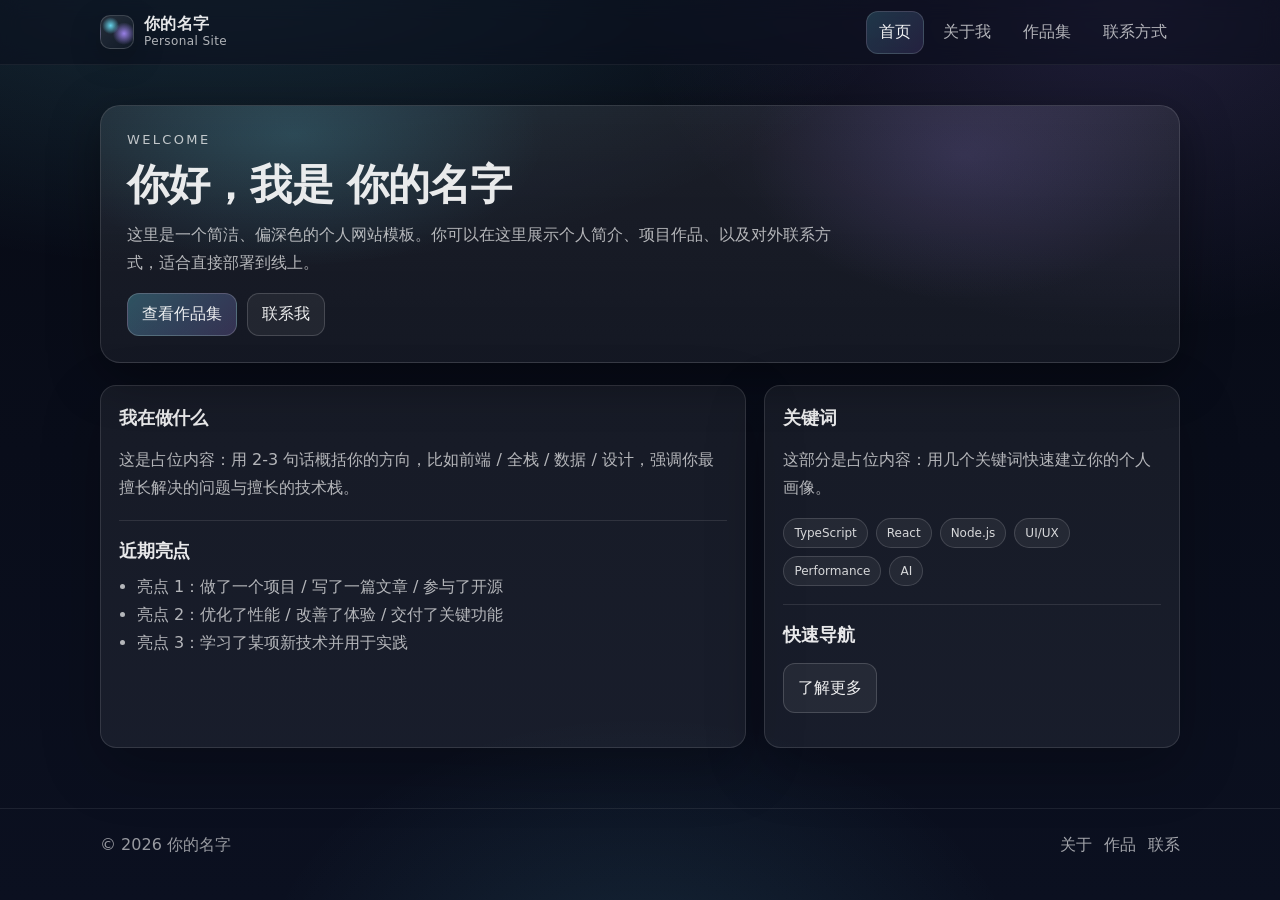
==== index.html @ a6c7c32f "Add files via upload" ====
<!doctype html>
<html lang="zh-CN">
  <head>
    <meta charset="UTF-8" />
    <meta name="viewport" content="width=device-width, initial-scale=1" />
    <title>个人网站｜首页</title>
    <meta name="description" content="简洁科技感个人网站：首页、关于我、作品集、联系方式。" />
    <link rel="stylesheet" href="./style.css" />
  </head>
  <body>
    <a class="skip-link" href="#content">跳到主要内容</a>

    <header class="topbar" data-topbar>
      <div class="container nav-inner">
        <a class="brand" href="./index.html" aria-label="返回首页">
          <span class="brand-mark" aria-hidden="true"></span>
          <span class="brand-title">
            你的名字
            <span class="brand-sub">Personal Site</span>
          </span>
        </a>

        <button class="nav-toggle" type="button" aria-label="打开导航菜单" aria-expanded="false" data-nav-toggle>
          <span class="burger" aria-hidden="true">
            <span></span><span></span><span></span>
          </span>
          菜单
        </button>

        <nav class="nav-links" aria-label="站点导航" data-nav-links>
          <a href="./index.html" aria-current="page">首页</a>
          <a href="./about.html">关于我</a>
          <a href="./portfolio.html">作品集</a>
          <a href="./contact.html">联系方式</a>
        </nav>
      </div>
    </header>

    <main id="content">
      <div class="container">
        <section class="hero">
          <div class="kicker">Welcome</div>
          <h1 class="title">你好，我是 你的名字</h1>
          <p class="lead">
            这里是一个简洁、偏深色的个人网站模板。你可以在这里展示个人简介、项目作品、以及对外联系方式，适合直接部署到线上。
          </p>
          <div class="cta-row">
            <a class="btn primary" href="./portfolio.html">查看作品集</a>
            <a class="btn" href="./contact.html">联系我</a>
          </div>
        </section>

        <section class="grid" aria-label="首页内容">
          <article class="card">
            <h2>我在做什么</h2>
            <p>
              这是占位内容：用 2-3 句话概括你的方向，比如前端 / 全栈 / 数据 / 设计，强调你最擅长解决的问题与擅长的技术栈。
            </p>
            <div class="divider"></div>
            <h2>近期亮点</h2>
            <ul>
              <li>亮点 1：做了一个项目 / 写了一篇文章 / 参与了开源</li>
              <li>亮点 2：优化了性能 / 改善了体验 / 交付了关键功能</li>
              <li>亮点 3：学习了某项新技术并用于实践</li>
            </ul>
          </article>

          <aside class="card">
            <h2>关键词</h2>
            <p>这部分是占位内容：用几个关键词快速建立你的个人画像。</p>
            <div class="badge-row" aria-label="技能标签">
              <span class="badge">TypeScript</span>
              <span class="badge">React</span>
              <span class="badge">Node.js</span>
              <span class="badge">UI/UX</span>
              <span class="badge">Performance</span>
              <span class="badge">AI</span>
            </div>
            <div class="divider"></div>
            <h2>快速导航</h2>
            <p>
              <a class="btn" href="./about.html">了解更多</a>
            </p>
          </aside>
        </section>
      </div>
    </main>

    <footer>
      <div class="container footer-inner">
        <div>© <span id="year"></span> 你的名字</div>
        <div class="footer-links">
          <a href="./about.html">关于</a>
          <a href="./portfolio.html">作品</a>
          <a href="./contact.html">联系</a>
        </div>
      </div>
    </footer>

    <script>
      document.getElementById('year').textContent = new Date().getFullYear();
    </script>
    <script src="./script.js"></script>
  </body>
</html>
---- style.css ----
/* -------- Base -------- */
:root{
  --bg: #0b1020;
  --surface: rgba(255,255,255,.06);
  --surface-2: rgba(255,255,255,.10);
  --text: rgba(255,255,255,.90);
  --muted: rgba(255,255,255,.68);
  --line: rgba(255,255,255,.10);
  --accent: #6ee7ff;
  --accent-2: #a78bfa;
  --shadow: 0 14px 50px rgba(0,0,0,.38);
  --shadow-soft: 0 10px 30px rgba(0,0,0,.22);
  --radius: 16px;
  --radius-sm: 12px;
  --container: 1080px;
  --nav-h: 64px;
}

*{ box-sizing: border-box; }
html, body{ height: 100%; }
body{
  margin: 0;
  font-family: ui-sans-serif, system-ui, -apple-system, Segoe UI, Roboto, Helvetica, Arial, "PingFang SC", "Hiragino Sans GB", "Microsoft YaHei", sans-serif;
  color: var(--text);
  background:
    radial-gradient(1200px 600px at 18% -10%, rgba(110,231,255,.18), transparent 60%),
    radial-gradient(900px 600px at 88% 0%, rgba(167,139,250,.16), transparent 55%),
    radial-gradient(700px 500px at 50% 110%, rgba(110,231,255,.10), transparent 55%),
    linear-gradient(180deg, #070a14, var(--bg));
}

a{ color: inherit; text-decoration: none; }
img{ max-width: 100%; display: block; }

.container{
  width: min(100% - 40px, var(--container));
  margin: 0 auto;
}

.skip-link{
  position: absolute;
  left: -999px;
  top: 12px;
  padding: 10px 12px;
  background: rgba(0,0,0,.75);
  border: 1px solid var(--line);
  border-radius: 10px;
  color: var(--text);
  z-index: 9999;
}
.skip-link:focus{ left: 12px; }

/* -------- Top Nav -------- */
.topbar{
  position: sticky;
  top: 0;
  z-index: 50;
  backdrop-filter: blur(10px);
  -webkit-backdrop-filter: blur(10px);
  background: rgba(10,14,28,.55);
  border-bottom: 1px solid rgba(255,255,255,.06);
  transition: box-shadow .25s ease, border-color .25s ease, background .25s ease;
}
.topbar.is-scrolled{
  box-shadow: var(--shadow-soft);
  border-bottom-color: rgba(255,255,255,.12);
  background: rgba(10,14,28,.70);
}

.nav-inner{
  height: var(--nav-h);
  display: flex;
  align-items: center;
  justify-content: space-between;
  gap: 14px;
}

.brand{
  display: flex;
  align-items: center;
  gap: 10px;
  min-width: 180px;
}
.brand-mark{
  width: 34px;
  height: 34px;
  border-radius: 10px;
  background:
    radial-gradient(12px 12px at 30% 30%, rgba(110,231,255,.9), rgba(110,231,255,0) 70%),
    radial-gradient(16px 16px at 72% 55%, rgba(167,139,250,.9), rgba(167,139,250,0) 70%),
    linear-gradient(135deg, rgba(255,255,255,.10), rgba(255,255,255,.02));
  border: 1px solid rgba(255,255,255,.16);
  box-shadow: 0 10px 30px rgba(0,0,0,.25);
}
.brand-title{
  font-weight: 700;
  letter-spacing: .4px;
  line-height: 1.15;
}
.brand-sub{
  display: block;
  font-size: 12px;
  color: var(--muted);
  font-weight: 500;
  margin-top: 2px;
}

.nav-toggle{
  display: none;
  align-items: center;
  gap: 10px;
  border: 1px solid rgba(255,255,255,.16);
  background: rgba(255,255,255,.06);
  color: var(--text);
  padding: 10px 12px;
  border-radius: 12px;
  cursor: pointer;
}
.nav-toggle:focus-visible{
  outline: 2px solid rgba(110,231,255,.65);
  outline-offset: 2px;
}
.burger{
  width: 18px;
  height: 14px;
  display: grid;
  gap: 3px;
}
.burger span{
  display: block;
  height: 2px;
  border-radius: 2px;
  background: rgba(255,255,255,.82);
}

.nav-links{
  display: flex;
  align-items: center;
  gap: 6px;
}
.nav-links a{
  padding: 10px 12px;
  border-radius: 12px;
  color: var(--muted);
  border: 1px solid transparent;
  transition: background .2s ease, color .2s ease, border-color .2s ease;
}
.nav-links a:hover{
  background: rgba(255,255,255,.06);
  color: rgba(255,255,255,.92);
  border-color: rgba(255,255,255,.10);
}
.nav-links a[aria-current="page"]{
  color: rgba(255,255,255,.95);
  background: linear-gradient(135deg, rgba(110,231,255,.18), rgba(167,139,250,.14));
  border-color: rgba(255,255,255,.14);
}

/* -------- Page Layout -------- */
main{ padding: 34px 0 60px; }

.hero{
  margin-top: 6px;
  padding: 26px;
  border-radius: calc(var(--radius) + 4px);
  background:
    linear-gradient(180deg, rgba(255,255,255,.08), rgba(255,255,255,.05));
  border: 1px solid rgba(255,255,255,.12);
  box-shadow: var(--shadow);
  overflow: hidden;
  position: relative;
}
.hero::before{
  content: "";
  position: absolute;
  inset: -2px;
  background:
    radial-gradient(420px 220px at 18% 12%, rgba(110,231,255,.16), transparent 60%),
    radial-gradient(360px 240px at 80% 20%, rgba(167,139,250,.14), transparent 60%);
  pointer-events: none;
}
.hero > *{ position: relative; }
.kicker{
  color: rgba(255,255,255,.72);
  font-size: 13px;
  letter-spacing: .18em;
  text-transform: uppercase;
}
.title{
  margin: 10px 0 8px;
  font-size: clamp(28px, 4vw, 42px);
  letter-spacing: -.02em;
}
.lead{
  margin: 0;
  color: var(--muted);
  font-size: 16px;
  line-height: 1.75;
  max-width: 72ch;
}

.grid{
  margin-top: 22px;
  display: grid;
  grid-template-columns: 1.4fr .9fr;
  gap: 18px;
}
.card{
  padding: 18px;
  border-radius: var(--radius);
  background: rgba(255,255,255,.06);
  border: 1px solid rgba(255,255,255,.12);
  box-shadow: 0 20px 60px rgba(0,0,0,.24);
}
.card h2{
  margin: 2px 0 10px;
  font-size: 18px;
  letter-spacing: -.01em;
}
.card p, .card li{
  color: var(--muted);
  line-height: 1.75;
}
.card ul{
  margin: 10px 0 0;
  padding-left: 18px;
}

.badge-row{
  display: flex;
  flex-wrap: wrap;
  gap: 8px;
  margin-top: 10px;
}
.badge{
  font-size: 12px;
  padding: 7px 10px;
  border-radius: 999px;
  border: 1px solid rgba(255,255,255,.14);
  background: rgba(255,255,255,.06);
  color: rgba(255,255,255,.82);
}

.cta-row{
  display: flex;
  flex-wrap: wrap;
  gap: 10px;
  margin-top: 16px;
}
.btn{
  display: inline-flex;
  align-items: center;
  justify-content: center;
  gap: 10px;
  padding: 10px 14px;
  border-radius: 12px;
  border: 1px solid rgba(255,255,255,.16);
  background: rgba(255,255,255,.06);
  color: rgba(255,255,255,.92);
  cursor: pointer;
  transition: transform .15s ease, background .2s ease, border-color .2s ease;
}
.btn:hover{
  background: rgba(255,255,255,.10);
  border-color: rgba(255,255,255,.22);
  transform: translateY(-1px);
}
.btn.primary{
  background: linear-gradient(135deg, rgba(110,231,255,.28), rgba(167,139,250,.22));
  border-color: rgba(255,255,255,.18);
}

.divider{
  height: 1px;
  background: rgba(255,255,255,.10);
  margin: 18px 0;
}

/* -------- Footer -------- */
footer{
  padding: 26px 0 34px;
  border-top: 1px solid rgba(255,255,255,.08);
  color: rgba(255,255,255,.58);
}
.footer-inner{
  display: flex;
  align-items: center;
  justify-content: space-between;
  gap: 12px;
  flex-wrap: wrap;
}
.footer-links{
  display: flex;
  gap: 12px;
  flex-wrap: wrap;
}
.footer-links a{
  color: rgba(255,255,255,.62);
}
.footer-links a:hover{ color: rgba(255,255,255,.90); }

/* -------- Responsive Nav -------- */
@media (max-width: 820px){
  .grid{ grid-template-columns: 1fr; }
}

@media (max-width: 720px){
  .brand{ min-width: 0; }
  .nav-toggle{ display: inline-flex; }
  .nav-links{
    position: absolute;
    left: 0;
    right: 0;
    top: var(--nav-h);
    margin: 10px auto 0;
    width: min(100% - 22px, var(--container));
    display: grid;
    gap: 8px;
    padding: 12px;
    border-radius: var(--radius);
    background: rgba(10,14,28,.82);
    border: 1px solid rgba(255,255,255,.14);
    box-shadow: var(--shadow-soft);
    transform-origin: top;
    transform: scale(.98);
    opacity: 0;
    pointer-events: none;
    transition: opacity .18s ease, transform .18s ease;
  }
  .topbar.is-open .nav-links{
    opacity: 1;
    pointer-events: auto;
    transform: scale(1);
  }
  .nav-links a{ width: 100%; }
}

@media (prefers-reduced-motion: reduce){
  *{ scroll-behavior: auto !important; }
  .topbar, .nav-links, .btn{ transition: none !important; }
}
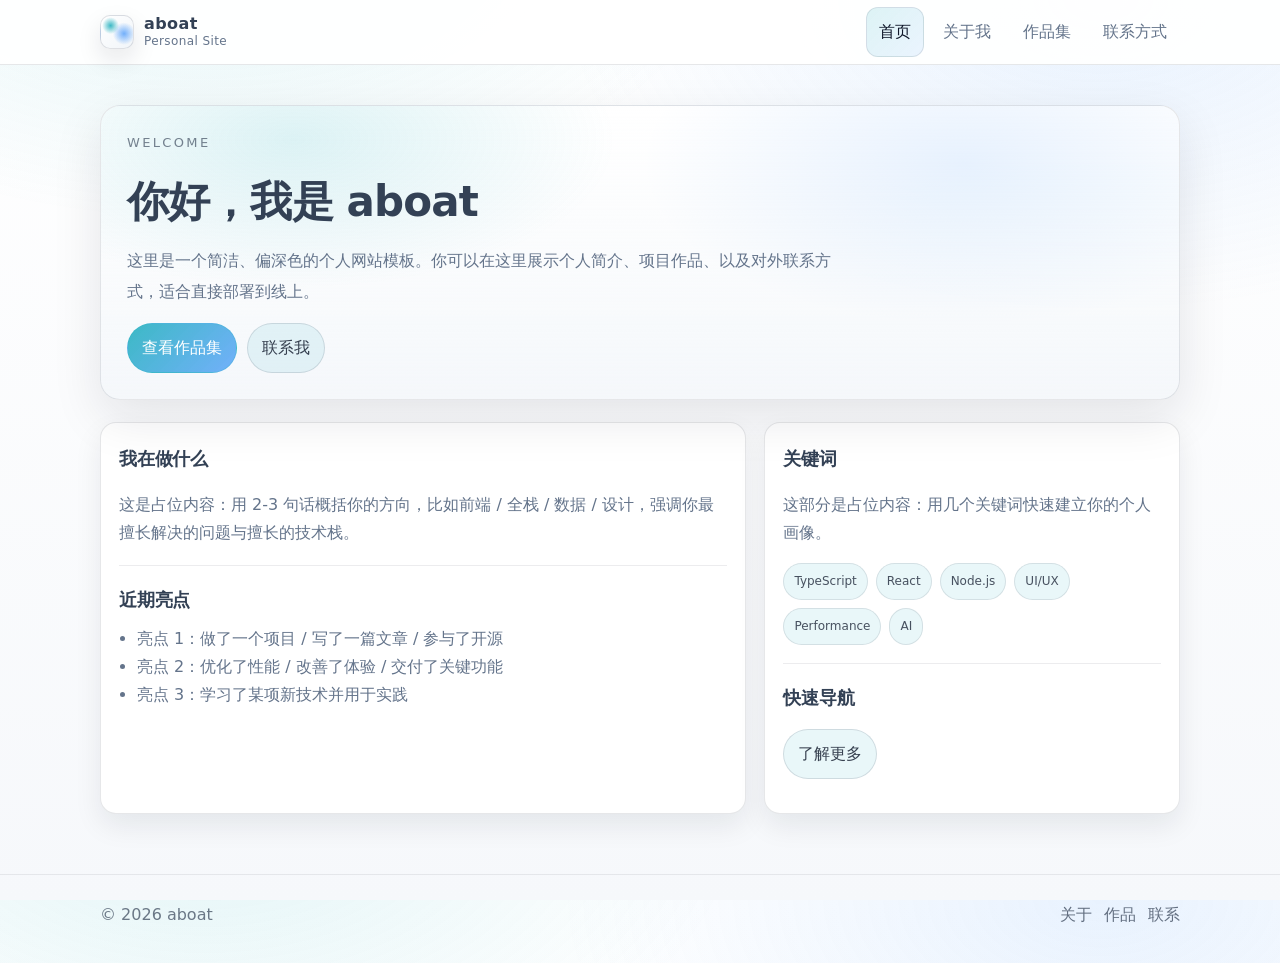
==== commit 3abe7a60: "Add files via upload" ====
--- a/index.html
+++ b/index.html
@@ -15,7 +15,7 @@
         <a class="brand" href="./index.html" aria-label="返回首页">
           <span class="brand-mark" aria-hidden="true"></span>
           <span class="brand-title">
-            你的名字
+            aboat
             <span class="brand-sub">Personal Site</span>
           </span>
         </a>
@@ -40,7 +40,7 @@
       <div class="container">
         <section class="hero">
           <div class="kicker">Welcome</div>
-          <h1 class="title">你好，我是 你的名字</h1>
+          <h1 class="title">你好，我是 aboat</h1>
           <p class="lead">
             这里是一个简洁、偏深色的个人网站模板。你可以在这里展示个人简介、项目作品、以及对外联系方式，适合直接部署到线上。
           </p>
@@ -88,7 +88,7 @@
 
     <footer>
       <div class="container footer-inner">
-        <div>© <span id="year"></span> 你的名字</div>
+        <div>© <span id="year"></span> aboat</div>
         <div class="footer-links">
           <a href="./about.html">关于</a>
           <a href="./portfolio.html">作品</a>
--- a/style.css
+++ b/style.css
@@ -1,15 +1,15 @@
 /* -------- Base -------- */
 :root{
-  --bg: #0b1020;
-  --surface: rgba(255,255,255,.06);
-  --surface-2: rgba(255,255,255,.10);
-  --text: rgba(255,255,255,.90);
-  --muted: rgba(255,255,255,.68);
-  --line: rgba(255,255,255,.10);
-  --accent: #6ee7ff;
-  --accent-2: #a78bfa;
-  --shadow: 0 14px 50px rgba(0,0,0,.38);
-  --shadow-soft: 0 10px 30px rgba(0,0,0,.22);
+  --bg: #f6f8fb;
+  --surface: #ffffff;
+  --surface-2: #f1f5f9;
+  --text: #334155;   /* 深灰，不用纯黑 */
+  --muted: #64748b;
+  --line: rgba(15, 23, 42, .10);
+  --accent: #2bb3c0; /* 清新蓝绿色（非荧光） */
+  --accent-2: #60a5fa; /* 淡蓝 */
+  --shadow: 0 18px 50px rgba(15, 23, 42, .10);
+  --shadow-soft: 0 10px 26px rgba(15, 23, 42, .08);
   --radius: 16px;
   --radius-sm: 12px;
   --container: 1080px;
@@ -23,10 +23,10 @@
   font-family: ui-sans-serif, system-ui, -apple-system, Segoe UI, Roboto, Helvetica, Arial, "PingFang SC", "Hiragino Sans GB", "Microsoft YaHei", sans-serif;
   color: var(--text);
   background:
-    radial-gradient(1200px 600px at 18% -10%, rgba(110,231,255,.18), transparent 60%),
-    radial-gradient(900px 600px at 88% 0%, rgba(167,139,250,.16), transparent 55%),
-    radial-gradient(700px 500px at 50% 110%, rgba(110,231,255,.10), transparent 55%),
-    linear-gradient(180deg, #070a14, var(--bg));
+    radial-gradient(900px 520px at 16% -10%, rgba(43,179,192,.14), transparent 60%),
+    radial-gradient(900px 520px at 86% 0%, rgba(96,165,250,.14), transparent 60%),
+    linear-gradient(180deg, #ffffff, var(--bg));
+  line-height: 1.75;
 }
 
 a{ color: inherit; text-decoration: none; }
@@ -42,10 +42,10 @@
   left: -999px;
   top: 12px;
   padding: 10px 12px;
-  background: rgba(0,0,0,.75);
+  background: #0f172a;
   border: 1px solid var(--line);
   border-radius: 10px;
-  color: var(--text);
+  color: #ffffff;
   z-index: 9999;
 }
 .skip-link:focus{ left: 12px; }
@@ -55,16 +55,14 @@
   position: sticky;
   top: 0;
   z-index: 50;
-  backdrop-filter: blur(10px);
-  -webkit-backdrop-filter: blur(10px);
-  background: rgba(10,14,28,.55);
-  border-bottom: 1px solid rgba(255,255,255,.06);
+  background: rgba(255,255,255,.92);
+  border-bottom: 1px solid var(--line);
   transition: box-shadow .25s ease, border-color .25s ease, background .25s ease;
 }
 .topbar.is-scrolled{
   box-shadow: var(--shadow-soft);
-  border-bottom-color: rgba(255,255,255,.12);
-  background: rgba(10,14,28,.70);
+  border-bottom-color: rgba(15, 23, 42, .14);
+  background: rgba(255,255,255,.98);
 }
 
 .nav-inner{
@@ -86,11 +84,11 @@
   height: 34px;
   border-radius: 10px;
   background:
-    radial-gradient(12px 12px at 30% 30%, rgba(110,231,255,.9), rgba(110,231,255,0) 70%),
-    radial-gradient(16px 16px at 72% 55%, rgba(167,139,250,.9), rgba(167,139,250,0) 70%),
-    linear-gradient(135deg, rgba(255,255,255,.10), rgba(255,255,255,.02));
-  border: 1px solid rgba(255,255,255,.16);
-  box-shadow: 0 10px 30px rgba(0,0,0,.25);
+    radial-gradient(12px 12px at 30% 30%, rgba(43,179,192,.92), rgba(43,179,192,0) 70%),
+    radial-gradient(16px 16px at 72% 55%, rgba(96,165,250,.88), rgba(96,165,250,0) 70%),
+    linear-gradient(135deg, rgba(255,255,255,1), rgba(241,245,249,1));
+  border: 1px solid rgba(15, 23, 42, .12);
+  box-shadow: 0 10px 24px rgba(15, 23, 42, .10);
 }
 .brand-title{
   font-weight: 700;
@@ -109,15 +107,15 @@
   display: none;
   align-items: center;
   gap: 10px;
-  border: 1px solid rgba(255,255,255,.16);
-  background: rgba(255,255,255,.06);
+  border: 1px solid rgba(15, 23, 42, .14);
+  background: #ffffff;
   color: var(--text);
   padding: 10px 12px;
   border-radius: 12px;
   cursor: pointer;
 }
 .nav-toggle:focus-visible{
-  outline: 2px solid rgba(110,231,255,.65);
+  outline: 2px solid rgba(43,179,192,.45);
   outline-offset: 2px;
 }
 .burger{
@@ -130,7 +128,7 @@
   display: block;
   height: 2px;
   border-radius: 2px;
-  background: rgba(255,255,255,.82);
+  background: rgba(51, 65, 85, .85);
 }
 
 .nav-links{
@@ -146,14 +144,14 @@
   transition: background .2s ease, color .2s ease, border-color .2s ease;
 }
 .nav-links a:hover{
-  background: rgba(255,255,255,.06);
-  color: rgba(255,255,255,.92);
-  border-color: rgba(255,255,255,.10);
+  background: rgba(43,179,192,.08);
+  color: #1f2937;
+  border-color: rgba(43,179,192,.18);
 }
 .nav-links a[aria-current="page"]{
-  color: rgba(255,255,255,.95);
-  background: linear-gradient(135deg, rgba(110,231,255,.18), rgba(167,139,250,.14));
-  border-color: rgba(255,255,255,.14);
+  color: #0f172a;
+  background: linear-gradient(135deg, rgba(43,179,192,.16), rgba(96,165,250,.12));
+  border-color: rgba(15, 23, 42, .10);
 }
 
 /* -------- Page Layout -------- */
@@ -164,8 +162,8 @@
   padding: 26px;
   border-radius: calc(var(--radius) + 4px);
   background:
-    linear-gradient(180deg, rgba(255,255,255,.08), rgba(255,255,255,.05));
-  border: 1px solid rgba(255,255,255,.12);
+    linear-gradient(180deg, #ffffff, rgba(241,245,249,.65));
+  border: 1px solid rgba(15, 23, 42, .10);
   box-shadow: var(--shadow);
   overflow: hidden;
   position: relative;
@@ -175,13 +173,13 @@
   position: absolute;
   inset: -2px;
   background:
-    radial-gradient(420px 220px at 18% 12%, rgba(110,231,255,.16), transparent 60%),
-    radial-gradient(360px 240px at 80% 20%, rgba(167,139,250,.14), transparent 60%);
+    radial-gradient(520px 240px at 18% 12%, rgba(43,179,192,.16), transparent 62%),
+    radial-gradient(520px 260px at 80% 20%, rgba(96,165,250,.14), transparent 62%);
   pointer-events: none;
 }
 .hero > *{ position: relative; }
 .kicker{
-  color: rgba(255,255,255,.72);
+  color: rgba(51, 65, 85, .65);
   font-size: 13px;
   letter-spacing: .18em;
   text-transform: uppercase;
@@ -195,7 +193,7 @@
   margin: 0;
   color: var(--muted);
   font-size: 16px;
-  line-height: 1.75;
+  line-height: 1.9;
   max-width: 72ch;
 }
 
@@ -208,9 +206,9 @@
 .card{
   padding: 18px;
   border-radius: var(--radius);
-  background: rgba(255,255,255,.06);
-  border: 1px solid rgba(255,255,255,.12);
-  box-shadow: 0 20px 60px rgba(0,0,0,.24);
+  background: #ffffff;
+  border: 1px solid rgba(15, 23, 42, .10);
+  box-shadow: 0 12px 28px rgba(15, 23, 42, .08);
 }
 .card h2{
   margin: 2px 0 10px;
@@ -236,9 +234,9 @@
   font-size: 12px;
   padding: 7px 10px;
   border-radius: 999px;
-  border: 1px solid rgba(255,255,255,.14);
-  background: rgba(255,255,255,.06);
-  color: rgba(255,255,255,.82);
+  border: 1px solid rgba(15, 23, 42, .10);
+  background: rgba(43,179,192,.10);
+  color: rgba(15, 23, 42, .74);
 }
 
 .cta-row{
@@ -253,34 +251,35 @@
   justify-content: center;
   gap: 10px;
   padding: 10px 14px;
-  border-radius: 12px;
-  border: 1px solid rgba(255,255,255,.16);
-  background: rgba(255,255,255,.06);
-  color: rgba(255,255,255,.92);
+  border-radius: 999px;
+  border: 1px solid rgba(15, 23, 42, .12);
+  background: rgba(43,179,192,.10);
+  color: rgba(15, 23, 42, .82);
   cursor: pointer;
   transition: transform .15s ease, background .2s ease, border-color .2s ease;
 }
 .btn:hover{
-  background: rgba(255,255,255,.10);
-  border-color: rgba(255,255,255,.22);
+  background: rgba(43,179,192,.16);
+  border-color: rgba(43,179,192,.22);
   transform: translateY(-1px);
 }
 .btn.primary{
-  background: linear-gradient(135deg, rgba(110,231,255,.28), rgba(167,139,250,.22));
-  border-color: rgba(255,255,255,.18);
+  background: linear-gradient(135deg, rgba(43,179,192,.92), rgba(96,165,250,.88));
+  border-color: rgba(43,179,192,.28);
+  color: #ffffff;
 }
 
 .divider{
   height: 1px;
-  background: rgba(255,255,255,.10);
+  background: rgba(15, 23, 42, .08);
   margin: 18px 0;
 }
 
 /* -------- Footer -------- */
 footer{
   padding: 26px 0 34px;
-  border-top: 1px solid rgba(255,255,255,.08);
-  color: rgba(255,255,255,.58);
+  border-top: 1px solid rgba(15, 23, 42, .08);
+  color: rgba(51, 65, 85, .70);
 }
 .footer-inner{
   display: flex;
@@ -295,9 +294,9 @@
   flex-wrap: wrap;
 }
 .footer-links a{
-  color: rgba(255,255,255,.62);
-}
-.footer-links a:hover{ color: rgba(255,255,255,.90); }
+  color: rgba(51, 65, 85, .74);
+}
+.footer-links a:hover{ color: rgba(15, 23, 42, .90); }
 
 /* -------- Responsive Nav -------- */
 @media (max-width: 820px){
@@ -318,8 +317,8 @@
     gap: 8px;
     padding: 12px;
     border-radius: var(--radius);
-    background: rgba(10,14,28,.82);
-    border: 1px solid rgba(255,255,255,.14);
+    background: rgba(255,255,255,.98);
+    border: 1px solid rgba(15, 23, 42, .12);
     box-shadow: var(--shadow-soft);
     transform-origin: top;
     transform: scale(.98);
